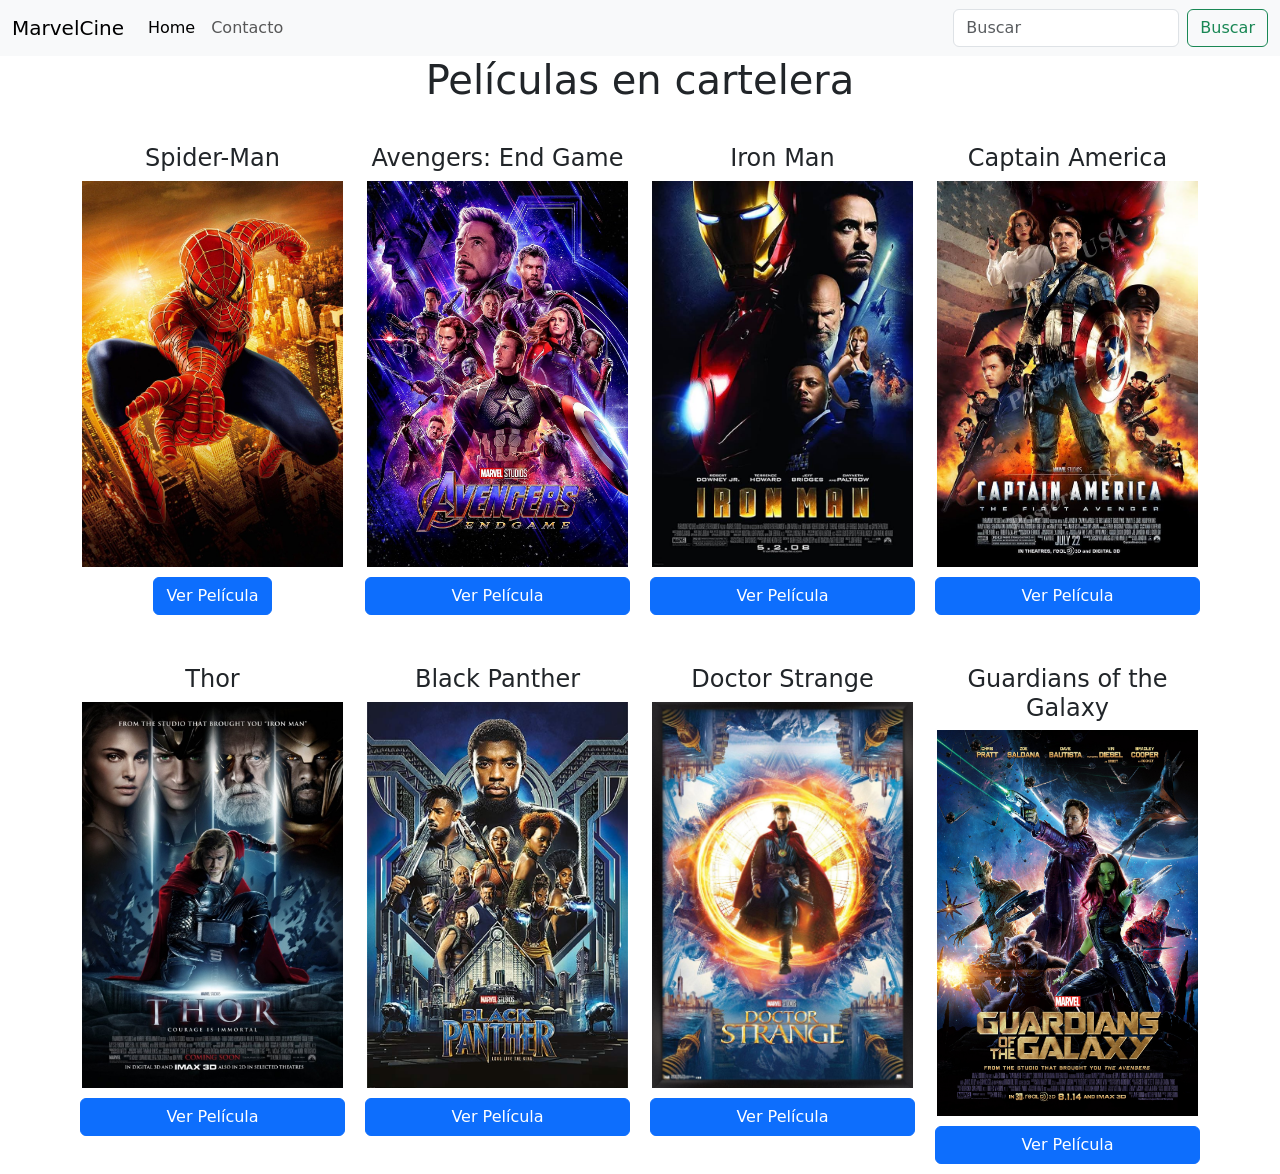
==== index.html @ c9a0f374 "first commit" ====
<!DOCTYPE html>
<html lang="es">
<head>
    <meta charset="UTF-8">
    <meta name="viewport" content="width=device-width, initial-scale=1.0">
    <title>Bootstrap - Marvel</title>
    <link href="https://cdn.jsdelivr.net/npm/bootstrap@5.3.8/dist/css/bootstrap.min.css" rel="stylesheet" integrity="sha384-sRIl4kxILFvY47J16cr9ZwB07vP4J8+LH7qKQnuqkuIAvNWLzeN8tE5YBujZqJLB" crossorigin="anonymous">
    <link rel="stylesheet" href="style/peliculas.css">
</head>
<body>
    <nav class="navbar navbar-expand-lg bg-body-tertiary">
        <div class="container-fluid">
        <a class="navbar-brand" href="#">MarvelCine</a>
        <button class="navbar-toggler" type="button" data-bs-toggle="collapse" data-bs-target="#navbarSupportedContent" aria-controls="navbarSupportedContent" aria-expanded="false" aria-label="Toggle navigation">
        <span class="navbar-toggler-icon"></span>
        </button>
        <div class="collapse navbar-collapse" id="navbarSupportedContent">
        <ul class="navbar-nav me-auto mb-2 mb-lg-0">
            <li class="nav-item">
            <a class="nav-link active" aria-current="page" href="index.html">Home</a>
            </li>
            <li class="nav-item">
            <a class="nav-link" href="#">Contacto</a>
            </li>
        </ul>
        <form class="d-flex" role="search">
            <input class="form-control me-2" type="search" placeholder="Buscar" aria-label="Search"/>
            <button class="btn btn-outline-success" type="submit">Buscar</button>
        </form>
        </div>
    </div>
    </nav>
    <h1 style="text-align: center;">Películas en cartelera</h1>

    <div class="container text-center espaciadoFilas">
        <div class="row">
            <div class="col">
                <div class="row">
                    <h4>Spider-Man</h4>
                    <img src="img/Spider-Man.jpg" alt="Spider-Man">
                </div>
                <div class="row" style="padding: 10px;">
                    <a href="resumen/spiderman.html">
                        <button class="btn btn-primary">Ver Película</button>
                    </a>
                </div>
            </div>
            <div class="col">
                <div class="row">
                    <h4>Avengers: End Game</h4>
                    <img src="img/avengers.jpg" alt="Avengers">
                </div>
                <div class="row" style="padding: 10px;">
                    <button class="btn btn-primary">Ver Película</button>
                </div>
            </div>
            <div class="col">
                <div class="row">
                    <h4>Iron Man</h4>
                    <img src="img/Iron Man.jpg" alt="Iron Man">
                </div>
                <div class="row" style="padding: 10px;">
                    <button class="btn btn-primary">Ver Película</button>
                </div>
            </div>
            <div class="col">
                <div class="row">
                    <h4>Captain America</h4>
                    <img src="img/Captain America.jpg" alt="Captain America">
                </div>
                <div class="row" style="padding: 10px;">
                    <button class="btn btn-primary">Ver Película</button>
                </div>
            </div>
        </div>
    </div>

    <div class="container text-center espaciadoFilas">
        <div class="row">
            <div class="col">
                <div class="row">
                    <h4>Thor</h4>
                    <img src="img/Thor.jpg" alt="Thor">
                </div>
                <div class="row" style="padding: 10px;">
                    <button class="btn btn-primary">Ver Película</button>
                </div>
            </div>
            <div class="col">
                <div class="row">
                    <h4>Black Panther</h4>
                    <img src="img/black panter.jpg" alt="Black Panther">
                </div>
                <div class="row" style="padding: 10px;">
                    <button class="btn btn-primary">Ver Película</button>
                </div>
            </div>
            <div class="col">
                <div class="row">
                    <h4>Doctor Strange</h4>
                    <img src="img/Doctor Strange.jpg" alt="Doctor Strange">
                </div>
                <div class="row" style="padding: 10px;">
                    <button class="btn btn-primary">Ver Película</button>
                </div>
            </div>
            <div class="col">
                <div class="row">
                    <h4>Guardians of the Galaxy</h4>
                    <img src="img/Guardians of the Galaxy.jpg" alt="Guardians">
                </div>
                <div class="row" style="padding: 10px;">
                    <button class="btn btn-primary">Ver Película</button>
                </div>
            </div>
        </div>
    </div>

    <script src="https://cdn.jsdelivr.net/npm/bootstrap@5.3.8/dist/js/bootstrap.bundle.min.js" integrity="sha384-FKyoEForCGlyvwx9Hj09JcYn3nv7wiPVlz7YYwJrWVcXK/BmnVDxM+D2scQbITxI" crossorigin="anonymous"></script>
</body>
</html>
---- style/peliculas.css ----
img {
    width: 180px;
    height: 386px;
    object-fit: cover;
}

.espaciadoFilas {
    margin-top: 40px;
}
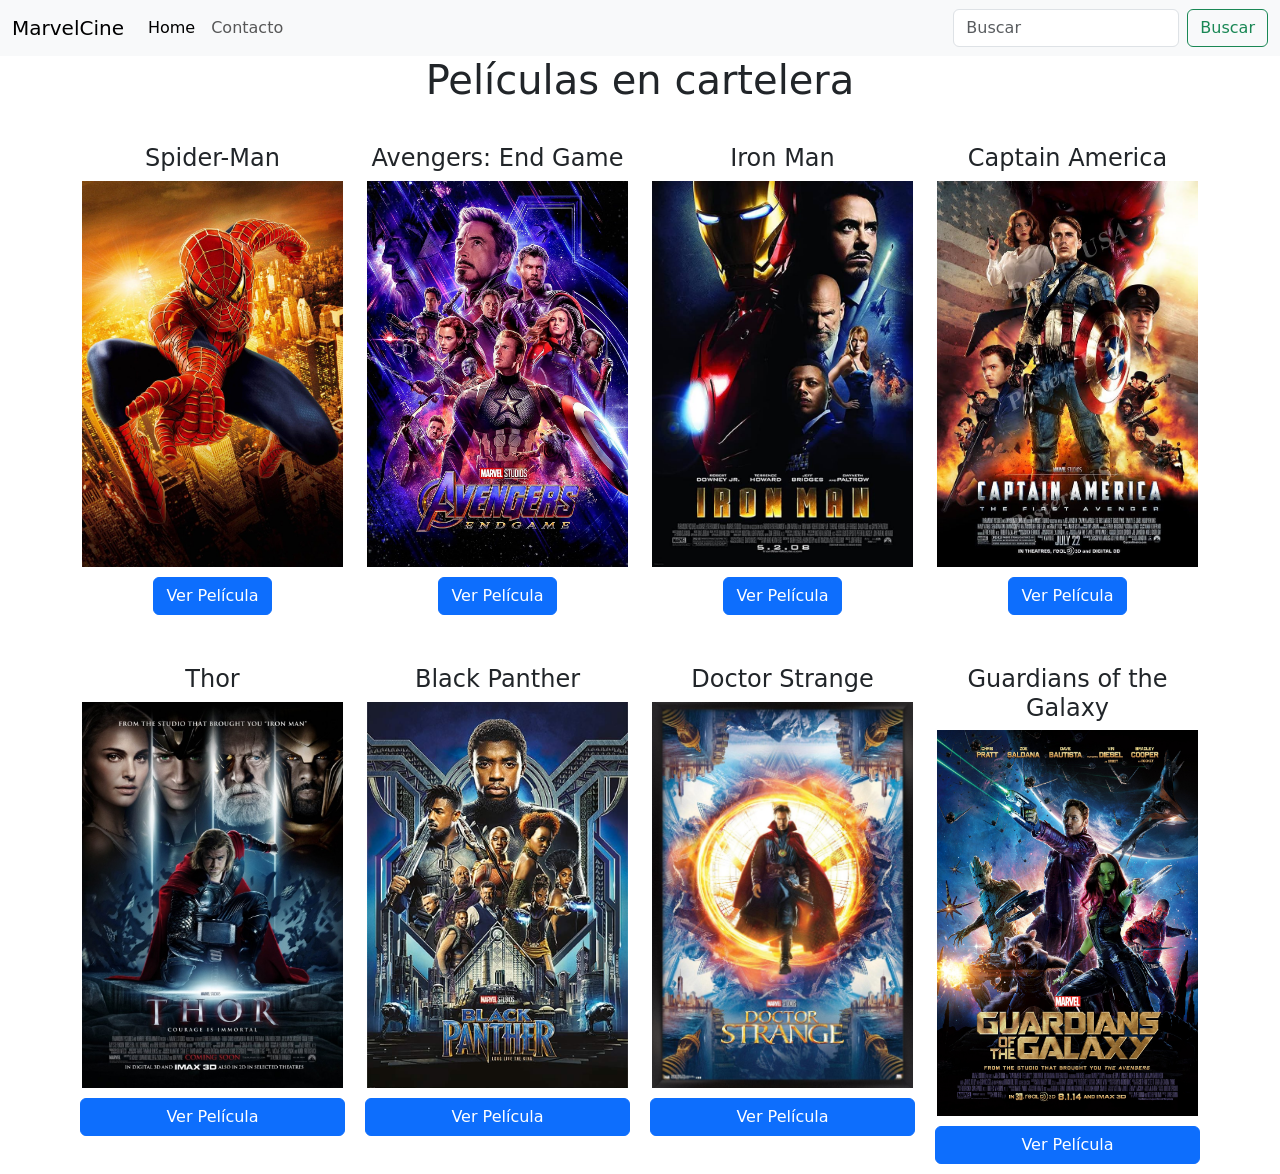
==== commit ff4d53e4: "Tarea 1" ====
--- a/index.html
+++ b/index.html
@@ -51,7 +51,8 @@
                     <img src="img/avengers.jpg" alt="Avengers">
                 </div>
                 <div class="row" style="padding: 10px;">
-                    <button class="btn btn-primary">Ver Película</button>
+                    <a href="resumen/avengers.html"><button class="btn btn-primary">Ver Película</button></a>
+                    
                 </div>
             </div>
             <div class="col">
@@ -60,7 +61,8 @@
                     <img src="img/Iron Man.jpg" alt="Iron Man">
                 </div>
                 <div class="row" style="padding: 10px;">
-                    <button class="btn btn-primary">Ver Película</button>
+                    <a href="resumen/ironman.html"><button class="btn btn-primary">Ver Película</button></a>
+                    
                 </div>
             </div>
             <div class="col">
@@ -69,7 +71,8 @@
                     <img src="img/Captain America.jpg" alt="Captain America">
                 </div>
                 <div class="row" style="padding: 10px;">
-                    <button class="btn btn-primary">Ver Película</button>
+                    <a href="resumen/capitan.html"><button class="btn btn-primary">Ver Película</button></a>
+                    
                 </div>
             </div>
         </div>
